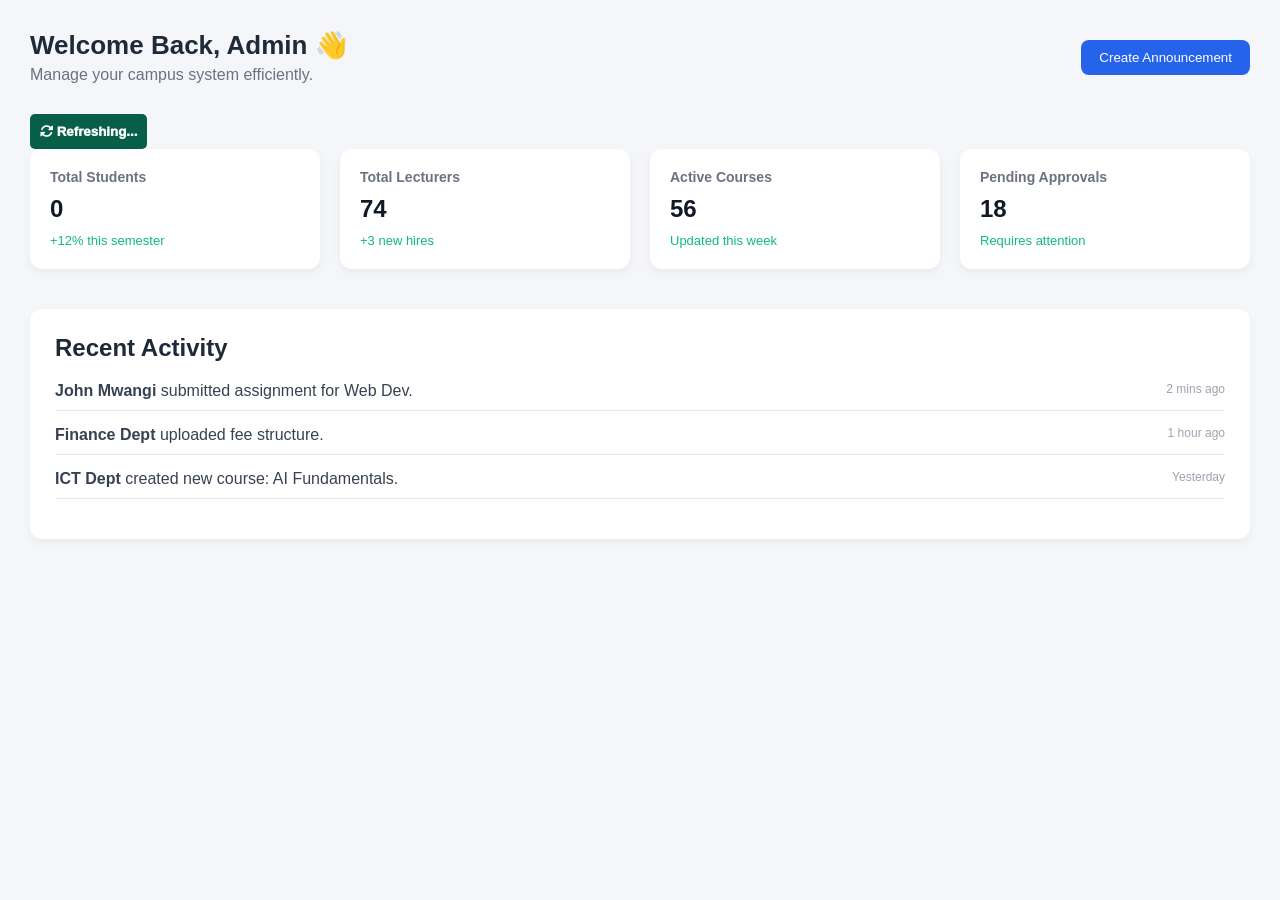
==== admin/html/landingPage.html @ 93065119 "Admin dasboard added" ====
<!doctype html>
<html lang="en">
  <head>
    <meta charset="UTF-8" />
    <title>CampusHub Admin</title>
    <link
      rel="stylesheet"
      href="https://cdnjs.cloudflare.com/ajax/libs/font-awesome/6.4.0/css/all.min.css"
    />
    <link rel="stylesheet" href="../css/landingPage.css" />
  </head>
  <body>
    <!-- Sidebar already exists -->
    <div class="layout">
      <!-- Main Content -->
      <main class="main-content">
        <header class="topbar">
          <div>
            <h1>Welcome Back, Admin 👋</h1>
            <p>Manage your campus system efficiently.</p>
          </div>
          <button class="primary-btn">Create Announcement</button>
        </header>
        <button class="refresh">
          <i class="fas fa-sync-alt" id="refresh-icon"></i> Refresh
        </button>
        <!-- Stats Section -->
        <section class="stats">
          <div class="card">
            <h3>Total Students</h3>
            <h2 id="userCount">0</h2>
            <span>+12% this semester</span>
          </div>

          <div class="card">
            <h3>Total Lecturers</h3>
            <h2>74</h2>
            <span>+3 new hires</span>
          </div>

          <div class="card">
            <h3>Active Courses</h3>
            <h2>56</h2>
            <span>Updated this week</span>
          </div>

          <div class="card">
            <h3>Pending Approvals</h3>
            <h2>18</h2>
            <span>Requires attention</span>
          </div>
        </section>

        <!-- Activity Section -->
        <section class="activity">
          <h2>Recent Activity</h2>

          <div class="activity-item">
            <p>
              <strong>John Mwangi</strong> submitted assignment for Web Dev.
            </p>
            <span>2 mins ago</span>
          </div>

          <div class="activity-item">
            <p><strong>Finance Dept</strong> uploaded fee structure.</p>
            <span>1 hour ago</span>
          </div>

          <div class="activity-item">
            <p>
              <strong>ICT Dept</strong> created new course: AI Fundamentals.
            </p>
            <span>Yesterday</span>
          </div>
        </section>
      </main>
    </div>
    <script type="module" src="../js/landingPage.js"></script>
  </body>
</html>
---- admin/css/landingPage.css ----
* {
  margin: 0;
  padding: 0;
  box-sizing: border-box;
  font-family: "Segoe UI", sans-serif;
}

body {
  background: #f4f6f9;
}

/* Layout assumes sidebar already exists */
.layout {
  display: flex;
}
.spin {
  animation: spin 1s linear infinite;
}
.refresh {
  cursor: pointer;
  font-weight: 1000;
  border-radius: 5px;
  color: #ffffff;
  border: none;
  background-color: #065f46;
  padding: 10px;
}
@keyframes spin {
  0% {
    transform: rotate(0deg);
  }
  25% {
    transform: rotate(90deg);
  }
  50% {
    transform: rotate(180deg);
  }
  75% {
    transform: rotate(270deg);
  }
  100% {
    transform: rotate(360deg);
  }
}
/* Main Content */
.main-content {
  flex: 1;
  padding: 30px;
}

/* Topbar */
.topbar {
  display: flex;
  justify-content: space-between;
  align-items: center;
  margin-bottom: 30px;
}

.topbar h1 {
  font-size: 26px;
  color: #1f2937;
}

.topbar p {
  color: #6b7280;
  margin-top: 5px;
}

.primary-btn {
  padding: 10px 18px;
  background: #2563eb;
  color: white;
  border: none;
  border-radius: 8px;
  cursor: pointer;
  transition: 0.3s ease;
}

.primary-btn:hover {
  background: #1d4ed8;
}

/* Stats Section */
.stats {
  display: grid;
  grid-template-columns: repeat(auto-fit, minmax(220px, 1fr));
  gap: 20px;
  margin-bottom: 40px;
}

.card {
  background: white;
  padding: 20px;
  border-radius: 12px;
  box-shadow: 0 4px 10px rgba(0, 0, 0, 0.05);
  transition: 0.3s ease;
}

.card:hover {
  transform: translateY(-5px);
}

.card h3 {
  font-size: 14px;
  color: #6b7280;
  margin-bottom: 10px;
}

.card h2 {
  font-size: 24px;
  color: #111827;
  margin-bottom: 8px;
}

.card span {
  font-size: 13px;
  color: #10b981;
}

/* Activity Section */
.activity {
  background: white;
  padding: 25px;
  border-radius: 12px;
  box-shadow: 0 4px 10px rgba(0, 0, 0, 0.05);
}

.activity h2 {
  margin-bottom: 20px;
  color: #1f2937;
}

.activity-item {
  display: flex;
  justify-content: space-between;
  margin-bottom: 15px;
  padding-bottom: 10px;
  border-bottom: 1px solid #e5e7eb;
}

.activity-item p {
  color: #374151;
}

.activity-item span {
  font-size: 12px;
  color: #9ca3af;
}
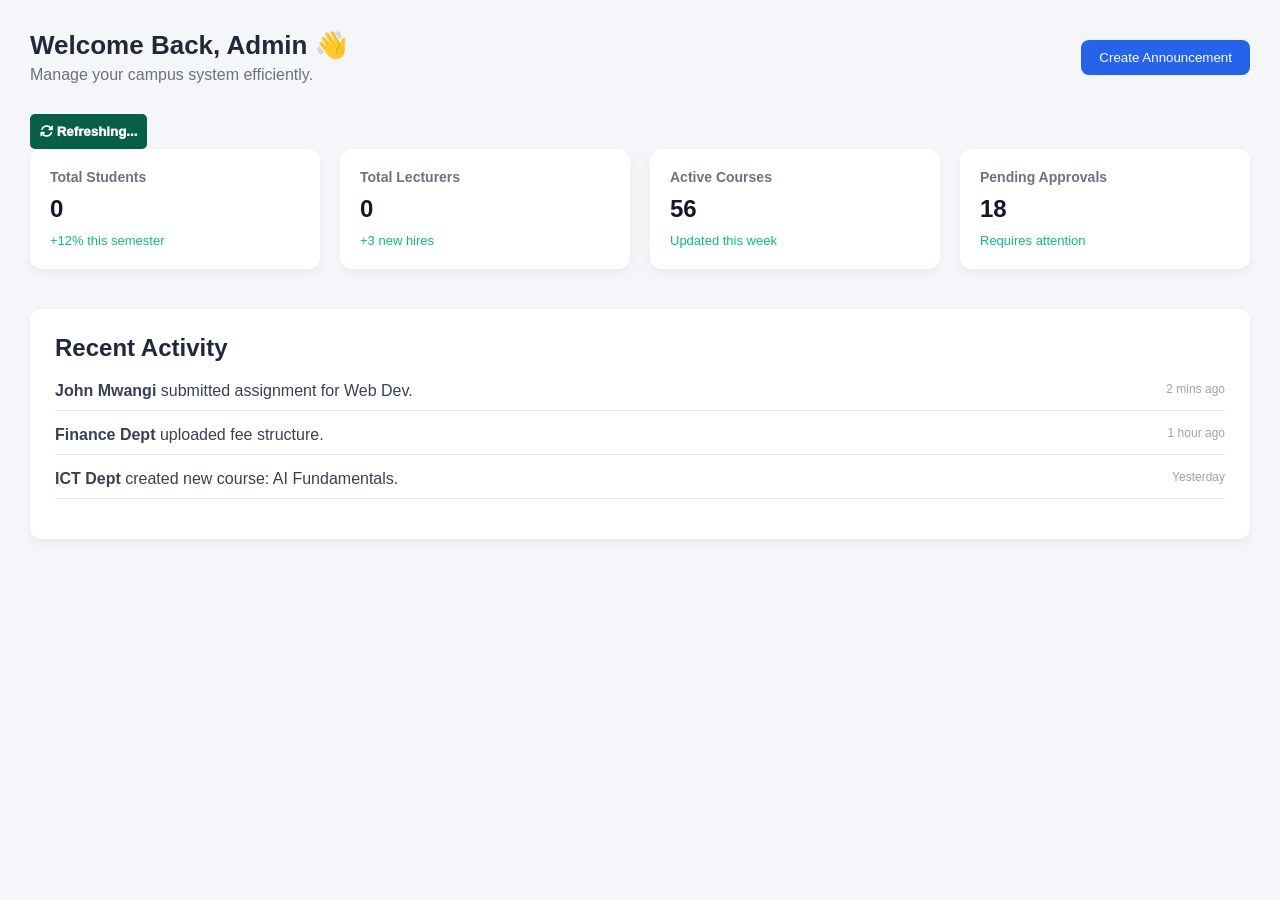
==== commit 0b302832: "Adding lecturer's count in the landing page" ====
--- a/admin/html/landingPage.html
+++ b/admin/html/landingPage.html
@@ -34,7 +34,7 @@
 
           <div class="card">
             <h3>Total Lecturers</h3>
-            <h2>74</h2>
+            <h2 id="lecturerCount">0</h2>
             <span>+3 new hires</span>
           </div>
 
